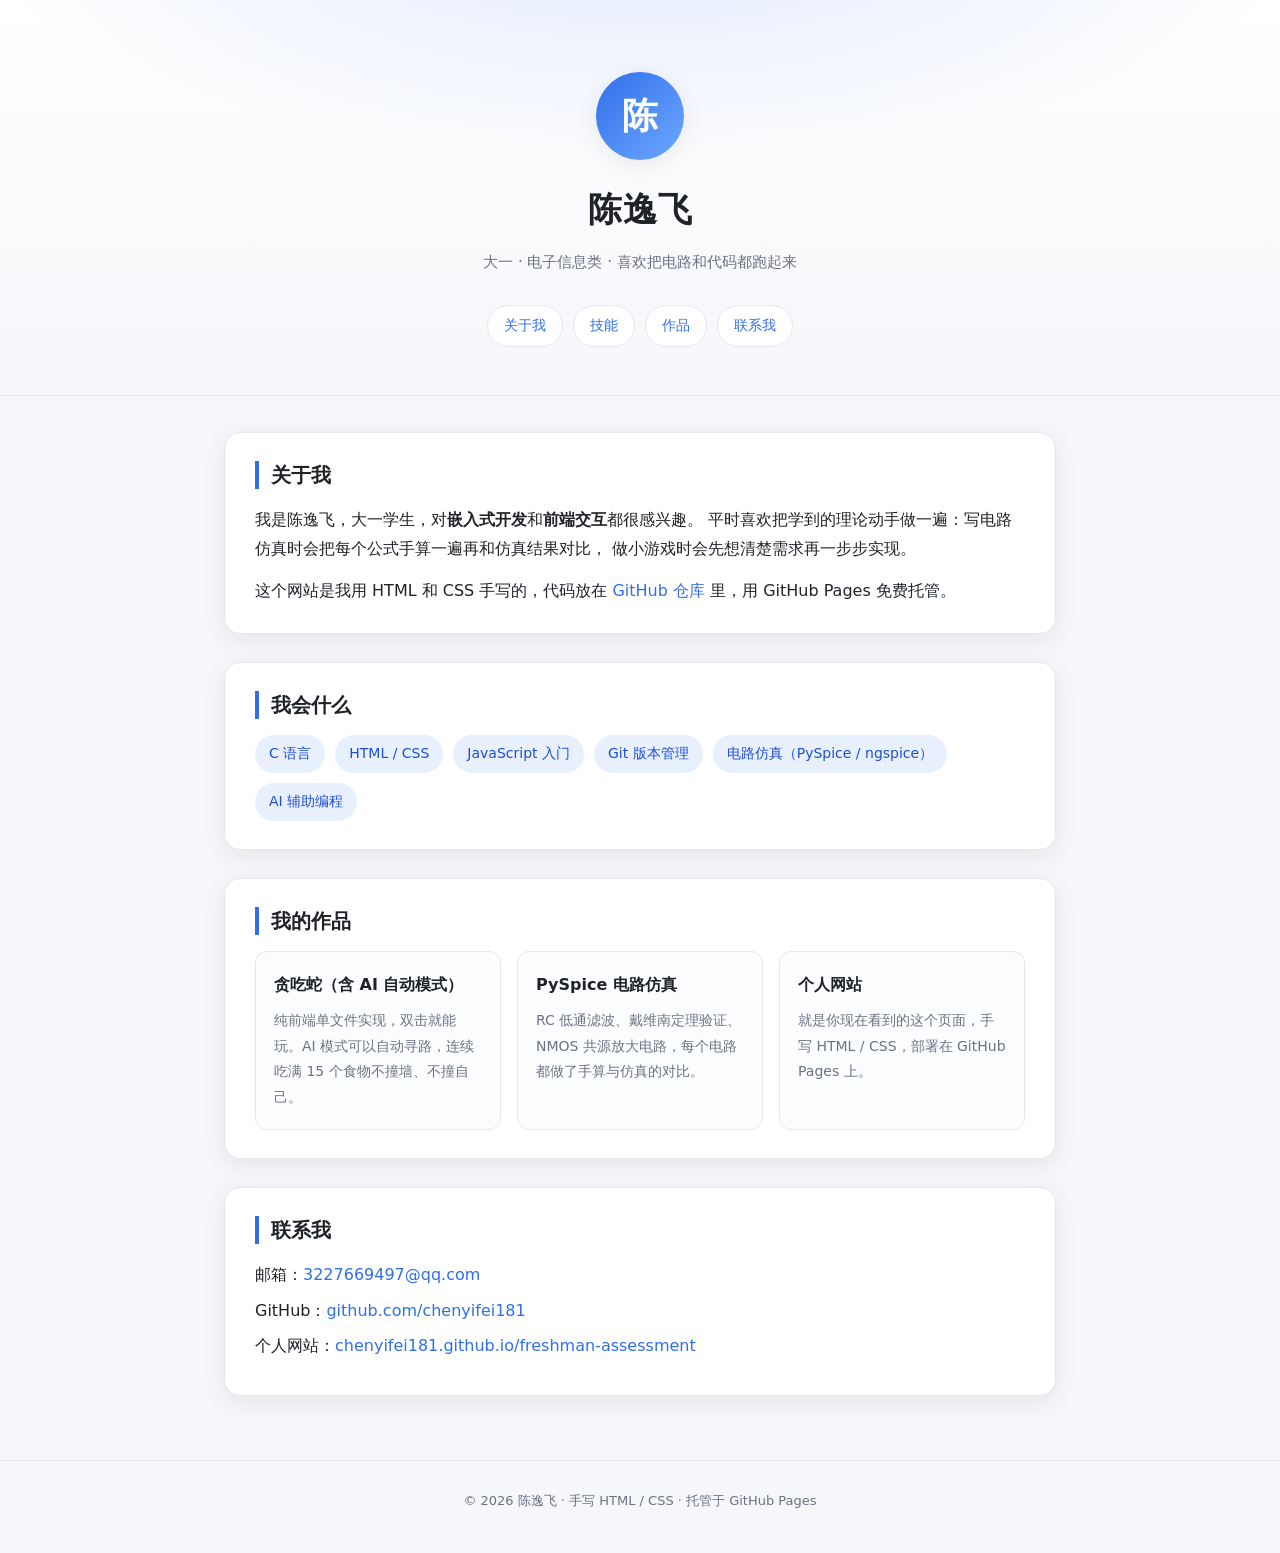
==== index.html @ 8ed653fc "feat: 添加个人网站与项目说明" ====
<!DOCTYPE html>
<html lang="zh-CN">
<head>
  <meta charset="UTF-8">
  <meta name="viewport" content="width=device-width, initial-scale=1.0">
  <title>陈逸飞 · 个人主页</title>
  <meta name="description" content="陈逸飞的个人主页：自我介绍、技能、作品与联系方式。">
  <link rel="stylesheet" href="style.css">
</head>
<body>

  <header class="hero">
    <div class="avatar">陈</div>
    <h1>陈逸飞</h1>
    <p class="tagline">大一 · 电子信息类 · 喜欢把电路和代码都跑起来</p>
    <nav class="nav">
      <a href="#about">关于我</a>
      <a href="#skills">技能</a>
      <a href="#works">作品</a>
      <a href="#contact">联系我</a>
    </nav>
  </header>

  <main>

    <section id="about" class="section">
      <h2>关于我</h2>
      <p>
        我是陈逸飞，大一学生，对<strong>嵌入式开发</strong>和<strong>前端交互</strong>都很感兴趣。
        平时喜欢把学到的理论动手做一遍：写电路仿真时会把每个公式手算一遍再和仿真结果对比，
        做小游戏时会先想清楚需求再一步步实现。
      </p>
      <p>
        这个网站是我用 HTML 和 CSS 手写的，代码放在
        <a href="https://github.com/chenyifei181/freshman-assessment" target="_blank" rel="noopener">GitHub 仓库</a>
        里，用 GitHub Pages 免费托管。
      </p>
    </section>

    <section id="skills" class="section">
      <h2>我会什么</h2>
      <ul class="chips">
        <li>C 语言</li>
        <li>HTML / CSS</li>
        <li>JavaScript 入门</li>
        <li>Git 版本管理</li>
        <li>电路仿真（PySpice / ngspice）</li>
        <li>AI 辅助编程</li>
      </ul>
    </section>

    <section id="works" class="section">
      <h2>我的作品</h2>
      <div class="cards">
        <article class="card">
          <h3>贪吃蛇（含 AI 自动模式）</h3>
          <p>纯前端单文件实现，双击就能玩。AI 模式可以自动寻路，连续吃满 15 个食物不撞墙、不撞自己。</p>
        </article>
        <article class="card">
          <h3>PySpice 电路仿真</h3>
          <p>RC 低通滤波、戴维南定理验证、NMOS 共源放大电路，每个电路都做了手算与仿真的对比。</p>
        </article>
        <article class="card">
          <h3>个人网站</h3>
          <p>就是你现在看到的这个页面，手写 HTML / CSS，部署在 GitHub Pages 上。</p>
        </article>
      </div>
    </section>

    <section id="contact" class="section">
      <h2>联系我</h2>
      <ul class="contact">
        <li>邮箱：<a href="mailto:3227669497@qq.com">3227669497@qq.com</a></li>
        <li>GitHub：<a href="https://github.com/chenyifei181" target="_blank" rel="noopener">github.com/chenyifei181</a></li>
        <li>个人网站：<a href="https://chenyifei181.github.io/freshman-assessment/" target="_blank" rel="noopener">chenyifei181.github.io/freshman-assessment</a></li>
      </ul>
    </section>

  </main>

  <footer class="footer">
    <p>© 2026 陈逸飞 · 手写 HTML / CSS · 托管于 GitHub Pages</p>
  </footer>

</body>
</html>
---- style.css ----
/* ===== 主题变量：改这里就能一键换配色 ===== */
:root {
  --bg: #f6f7fb;
  --card: #ffffff;
  --text: #1f2328;
  --muted: #6b7280;
  --accent: #2f6feb;
  --accent-soft: #e8f0fe;
  --border: #e5e7eb;
  --shadow: 0 6px 24px rgba(15, 23, 42, 0.08);
  --radius: 16px;
}

* { box-sizing: border-box; }

html { scroll-behavior: smooth; }

body {
  margin: 0;
  background: var(--bg);
  color: var(--text);
  font-family: "Microsoft YaHei", "PingFang SC", system-ui, -apple-system, sans-serif;
  line-height: 1.85;
  -webkit-font-smoothing: antialiased;
}

a { color: var(--accent); text-decoration: none; }
a:hover { text-decoration: underline; }

/* ===== 顶部区域 ===== */
.hero {
  padding: 72px 24px 48px;
  text-align: center;
  background:
    radial-gradient(1000px 400px at 50% -120px, rgba(47, 111, 235, 0.18), transparent 70%),
    linear-gradient(180deg, #ffffff, var(--bg));
  border-bottom: 1px solid var(--border);
}

.avatar {
  width: 88px;
  height: 88px;
  margin: 0 auto 18px;
  border-radius: 50%;
  display: flex;
  align-items: center;
  justify-content: center;
  font-size: 36px;
  font-weight: 700;
  color: #fff;
  background: linear-gradient(135deg, #2f6feb, #6ea8fe);
  box-shadow: var(--shadow);
}

.hero h1 {
  margin: 0 0 8px;
  font-size: 34px;
  letter-spacing: 1px;
}

.tagline {
  margin: 0 0 28px;
  color: var(--muted);
  font-size: 15px;
}

.nav {
  display: flex;
  flex-wrap: wrap;
  gap: 10px;
  justify-content: center;
}

.nav a {
  padding: 7px 16px;
  border: 1px solid var(--border);
  border-radius: 999px;
  background: #fff;
  font-size: 14px;
  transition: 0.2s;
}

.nav a:hover {
  background: var(--accent-soft);
  border-color: var(--accent);
  text-decoration: none;
}

/* ===== 内容区 ===== */
main {
  max-width: 880px;
  margin: 0 auto;
  padding: 8px 24px 64px;
}

.section {
  background: var(--card);
  border: 1px solid var(--border);
  border-radius: var(--radius);
  box-shadow: var(--shadow);
  padding: 28px 30px;
  margin-top: 28px;
}

.section h2 {
  margin: 0 0 16px;
  font-size: 20px;
  padding-left: 12px;
  border-left: 4px solid var(--accent);
  line-height: 1.4;
}

.section p { margin: 0 0 12px; }
.section p:last-child { margin-bottom: 0; }

/* ===== 技能标签 ===== */
.chips {
  list-style: none;
  padding: 0;
  margin: 0;
  display: flex;
  flex-wrap: wrap;
  gap: 10px;
}

.chips li {
  padding: 6px 14px;
  border-radius: 999px;
  background: var(--accent-soft);
  color: #1d4ed8;
  font-size: 14px;
}

/* ===== 作品卡片 ===== */
.cards {
  display: grid;
  grid-template-columns: repeat(auto-fit, minmax(220px, 1fr));
  gap: 16px;
}

.card {
  border: 1px solid var(--border);
  border-radius: 12px;
  padding: 18px;
  background: #fcfdff;
  transition: 0.2s;
}

.card:hover {
  transform: translateY(-3px);
  border-color: var(--accent);
  box-shadow: var(--shadow);
}

.card h3 {
  margin: 0 0 8px;
  font-size: 16px;
}

.card p {
  margin: 0;
  font-size: 14px;
  color: var(--muted);
}

/* ===== 联系方式 ===== */
.contact {
  list-style: none;
  padding: 0;
  margin: 0;
}

.contact li { margin-bottom: 6px; }

/* ===== 页脚 ===== */
.footer {
  text-align: center;
  padding: 28px 24px 40px;
  color: var(--muted);
  font-size: 13px;
  border-top: 1px solid var(--border);
}

.footer p { margin: 0; }

/* ===== 小屏幕适配 ===== */
@media (max-width: 600px) {
  .hero { padding: 52px 18px 36px; }
  .hero h1 { font-size: 27px; }
  .section { padding: 22px 20px; }
  main { padding: 0 16px 48px; }
}
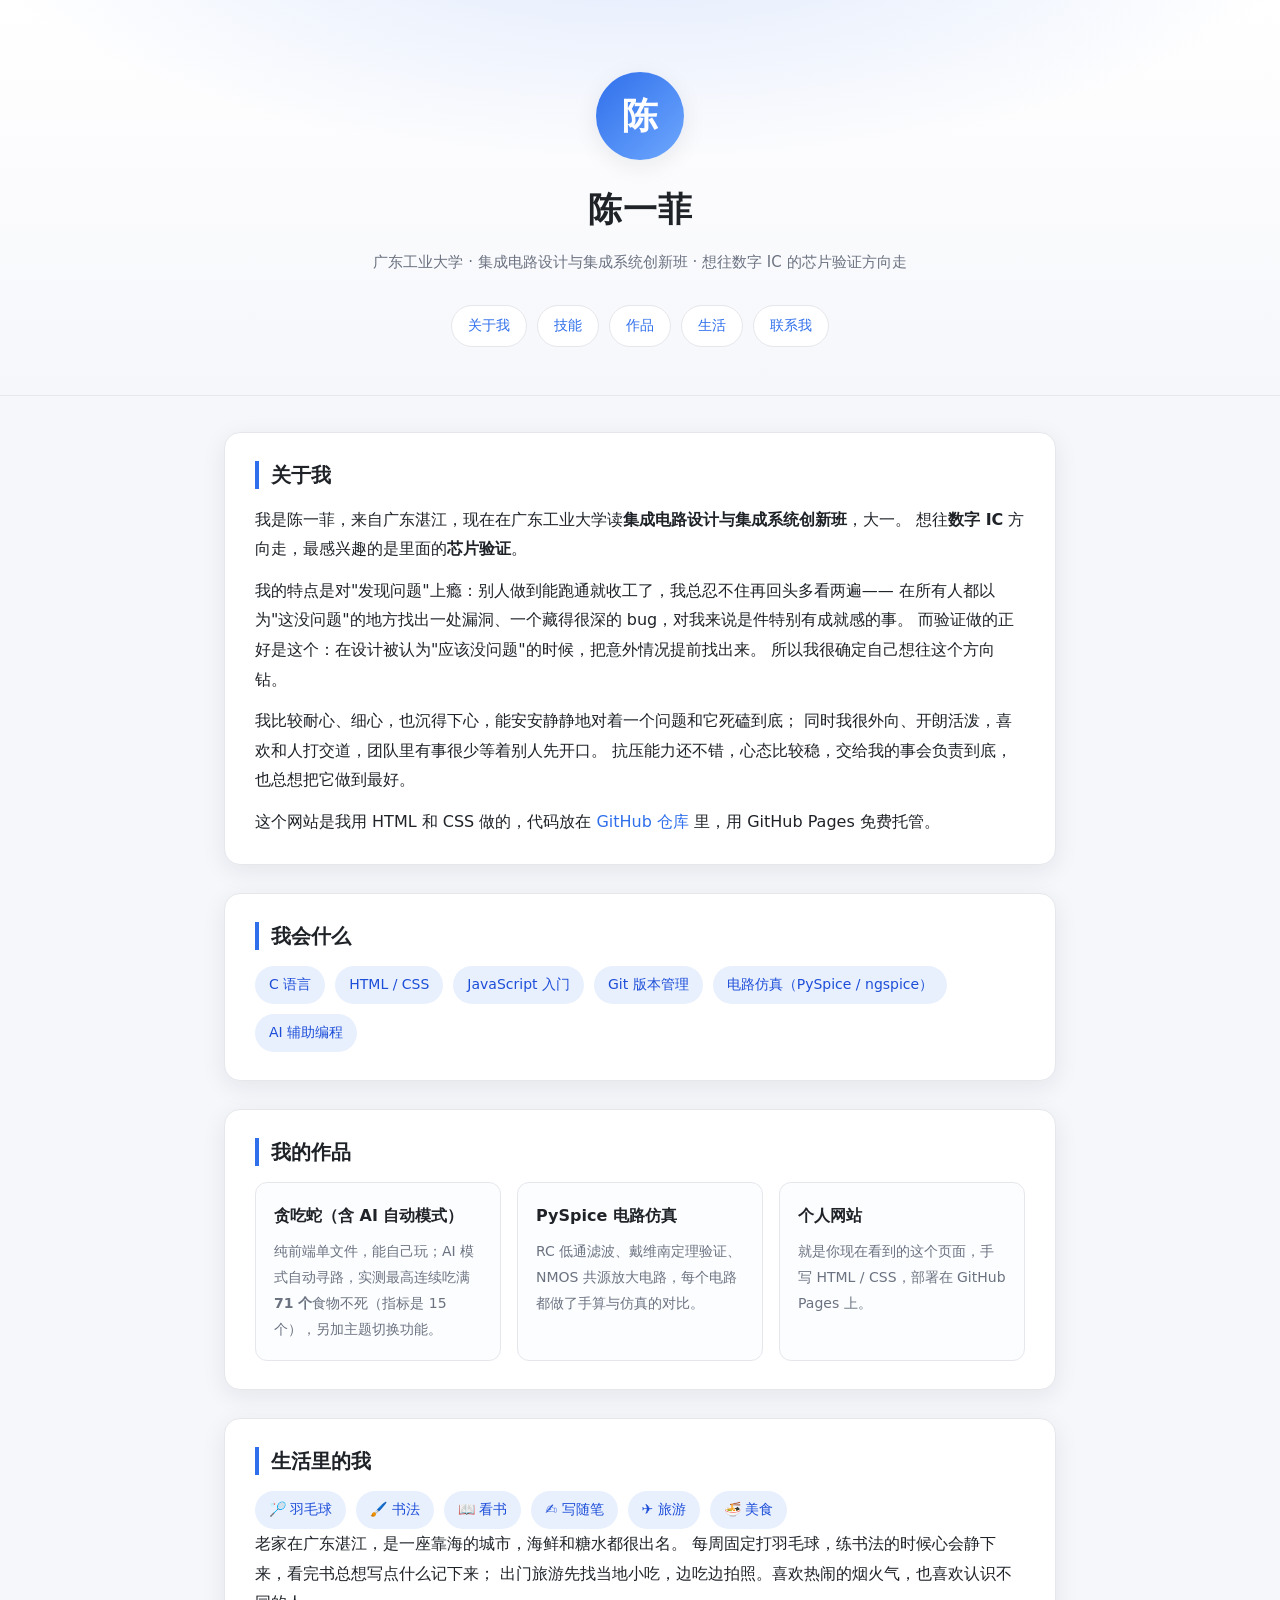
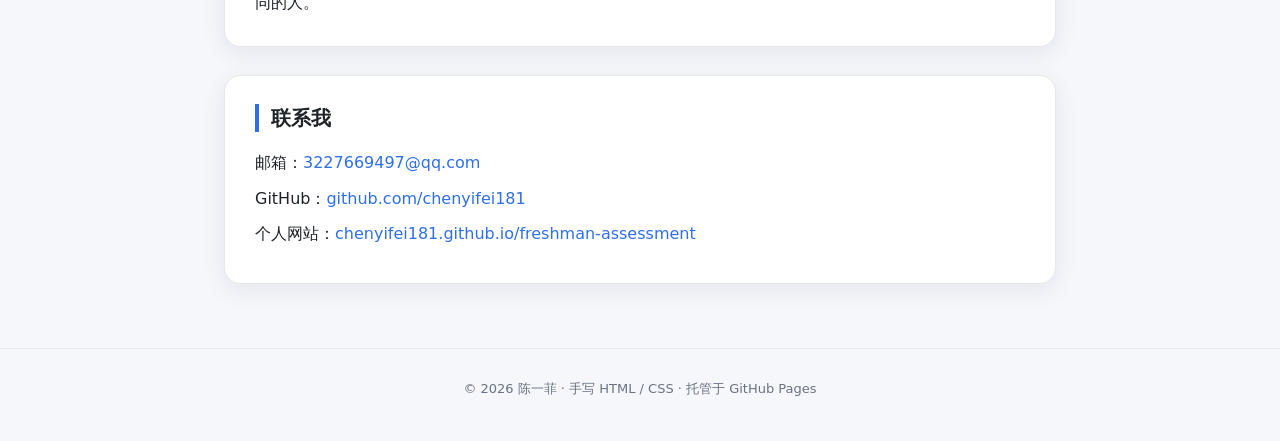
==== commit ef34c7d6: "feat: 更正姓名，补充个人简介、学校班级与获奖经历" ====
--- a/index.html
+++ b/index.html
@@ -3,20 +3,21 @@
 <head>
   <meta charset="UTF-8">
   <meta name="viewport" content="width=device-width, initial-scale=1.0">
-  <title>陈逸飞 · 个人主页</title>
-  <meta name="description" content="陈逸飞的个人主页：自我介绍、技能、作品与联系方式。">
+  <title>陈一菲 · 个人主页</title>
+  <meta name="description" content="陈一菲的个人主页：想往数字 IC 方向走，最感兴趣的是芯片验证。">
   <link rel="stylesheet" href="style.css">
 </head>
 <body>
 
   <header class="hero">
     <div class="avatar">陈</div>
-    <h1>陈逸飞</h1>
-    <p class="tagline">大一 · 电子信息类 · 喜欢把电路和代码都跑起来</p>
+    <h1>陈一菲</h1>
+    <p class="tagline">广东工业大学 · 集成电路设计与集成系统创新班 · 想往数字 IC 的芯片验证方向走</p>
     <nav class="nav">
       <a href="#about">关于我</a>
       <a href="#skills">技能</a>
       <a href="#works">作品</a>
+      <a href="#life">生活</a>
       <a href="#contact">联系我</a>
     </nav>
   </header>
@@ -26,12 +27,22 @@
     <section id="about" class="section">
       <h2>关于我</h2>
       <p>
-        我是陈逸飞，大一学生，对<strong>嵌入式开发</strong>和<strong>前端交互</strong>都很感兴趣。
-        平时喜欢把学到的理论动手做一遍：写电路仿真时会把每个公式手算一遍再和仿真结果对比，
-        做小游戏时会先想清楚需求再一步步实现。
+        我是陈一菲，来自广东湛江，现在在广东工业大学读<strong>集成电路设计与集成系统创新班</strong>，大一。
+        想往<strong>数字 IC</strong> 方向走，最感兴趣的是里面的<strong>芯片验证</strong>。
       </p>
       <p>
-        这个网站是我用 HTML 和 CSS 手写的，代码放在
+        我的特点是对"发现问题"上瘾：别人做到能跑通就收工了，我总忍不住再回头多看两遍——
+        在所有人都以为"这没问题"的地方找出一处漏洞、一个藏得很深的 bug，对我来说是件特别有成就感的事。
+        而验证做的正好是这个：在设计被认为"应该没问题"的时候，把意外情况提前找出来。
+        所以我很确定自己想往这个方向钻。
+      </p>
+      <p>
+        我比较耐心、细心，也沉得下心，能安安静静地对着一个问题和它死磕到底；
+        同时我很外向、开朗活泼，喜欢和人打交道，团队里有事很少等着别人先开口。
+        抗压能力还不错，心态比较稳，交给我的事会负责到底，也总想把它做到最好。
+      </p>
+      <p>
+        这个网站是我用 HTML 和 CSS 做的，代码放在
         <a href="https://github.com/chenyifei181/freshman-assessment" target="_blank" rel="noopener">GitHub 仓库</a>
         里，用 GitHub Pages 免费托管。
       </p>
@@ -54,7 +65,7 @@
       <div class="cards">
         <article class="card">
           <h3>贪吃蛇（含 AI 自动模式）</h3>
-          <p>纯前端单文件实现，双击就能玩。AI 模式可以自动寻路，连续吃满 15 个食物不撞墙、不撞自己。</p>
+          <p>纯前端单文件，能自己玩；AI 模式自动寻路，实测最高连续吃满 <strong>71 个</strong>食物不死（指标是 15 个），另加主题切换功能。</p>
         </article>
         <article class="card">
           <h3>PySpice 电路仿真</h3>
@@ -65,6 +76,23 @@
           <p>就是你现在看到的这个页面，手写 HTML / CSS，部署在 GitHub Pages 上。</p>
         </article>
       </div>
+    </section>
+
+    <section id="life" class="section">
+      <h2>生活里的我</h2>
+      <ul class="chips">
+        <li>🏸 羽毛球</li>
+        <li>🖌️ 书法</li>
+        <li>📖 看书</li>
+        <li>✍️ 写随笔</li>
+        <li>✈️ 旅游</li>
+        <li>🍜 美食</li>
+      </ul>
+      <p>
+        老家在广东湛江，是一座靠海的城市，海鲜和糖水都很出名。
+        每周固定打羽毛球，练书法的时候心会静下来，看完书总想写点什么记下来；
+        出门旅游先找当地小吃，边吃边拍照。喜欢热闹的烟火气，也喜欢认识不同的人。
+      </p>
     </section>
 
     <section id="contact" class="section">
@@ -79,7 +107,7 @@
   </main>
 
   <footer class="footer">
-    <p>© 2026 陈逸飞 · 手写 HTML / CSS · 托管于 GitHub Pages</p>
+    <p>© 2026 陈一菲 · 手写 HTML / CSS · 托管于 GitHub Pages</p>
   </footer>
 
 </body>
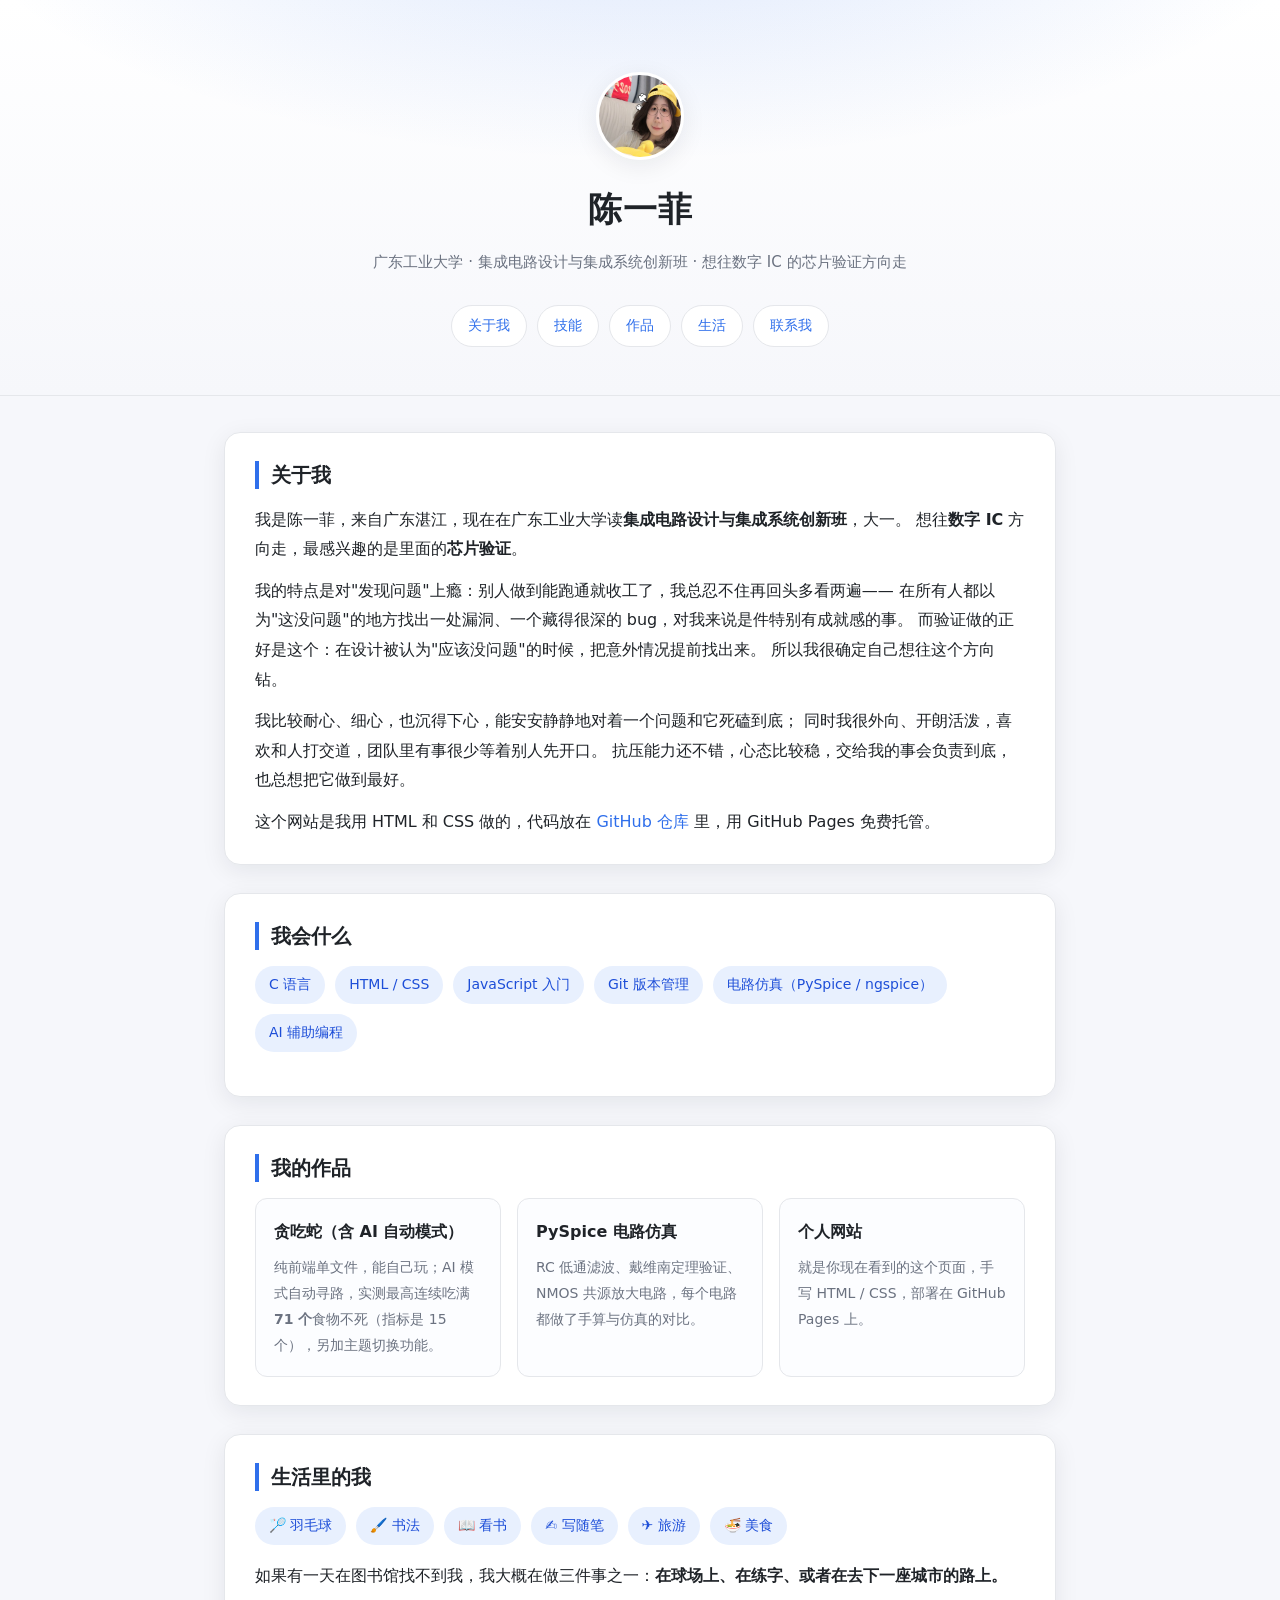
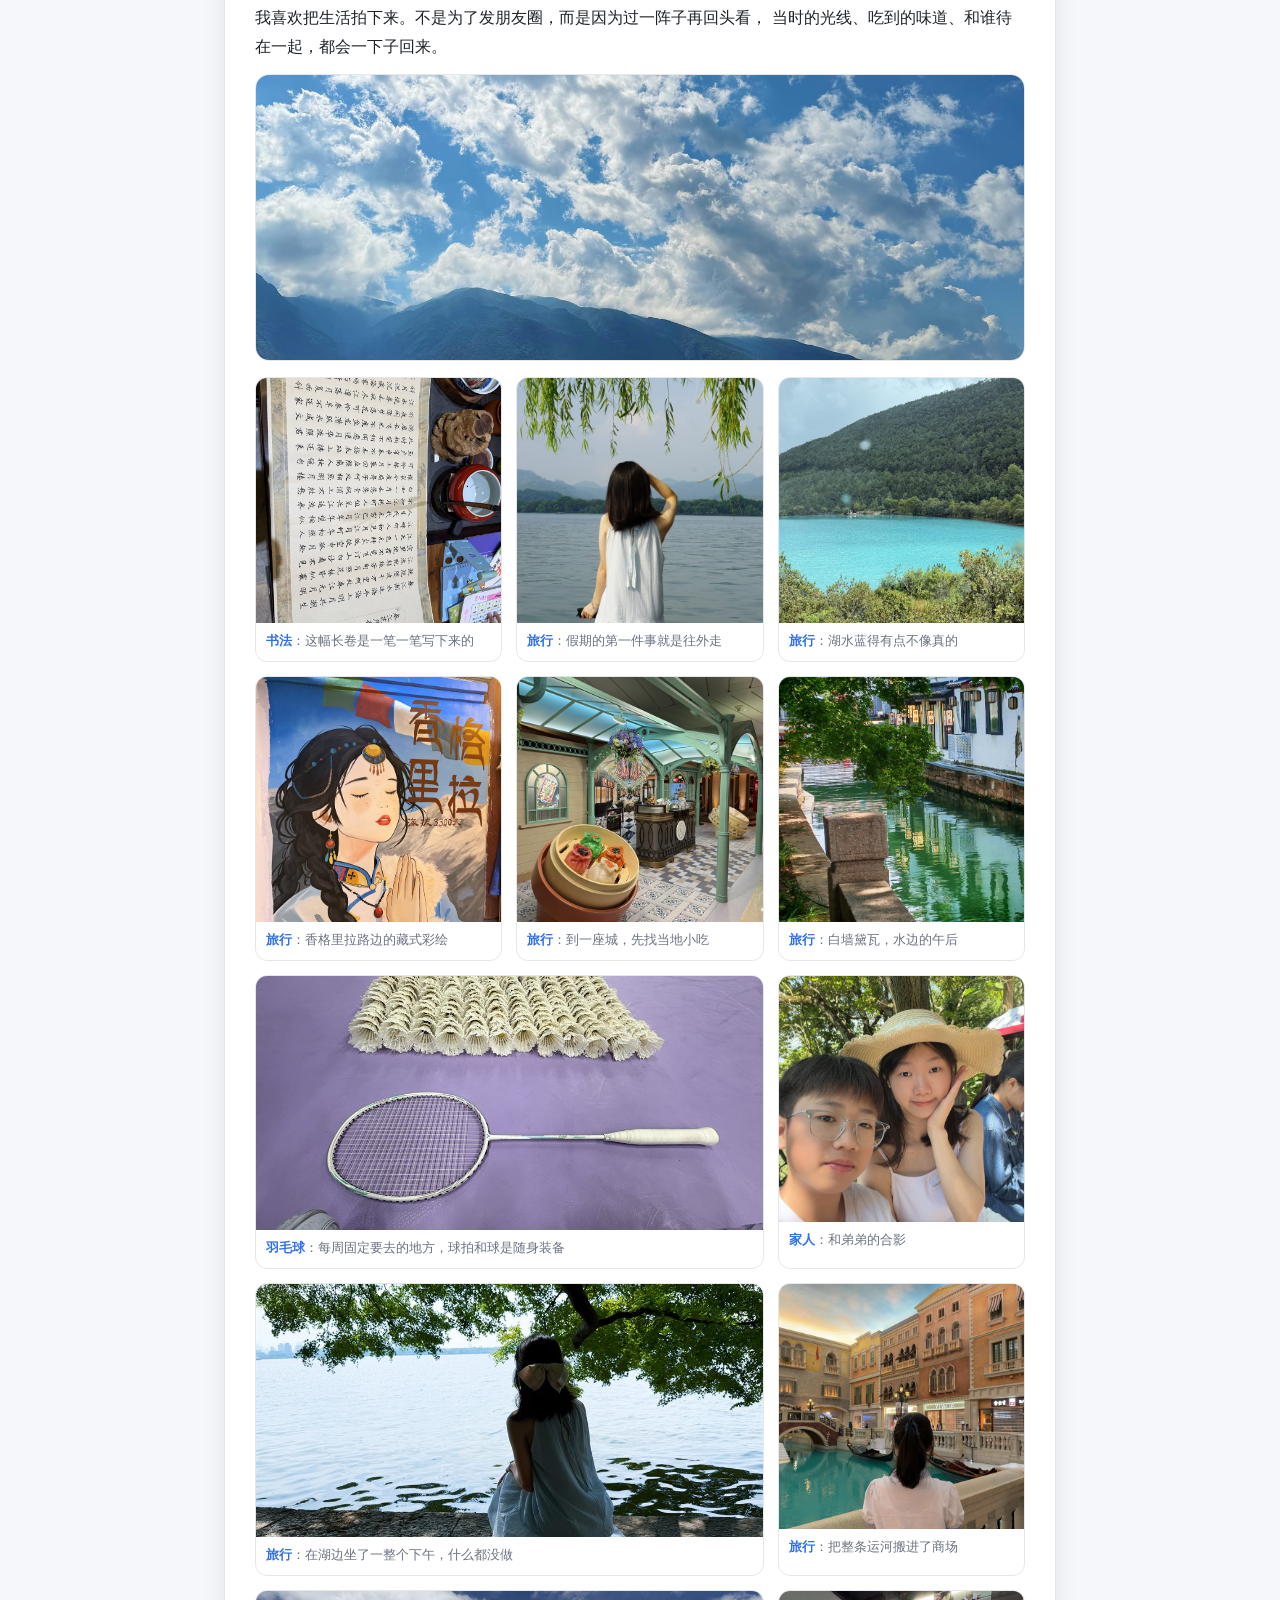
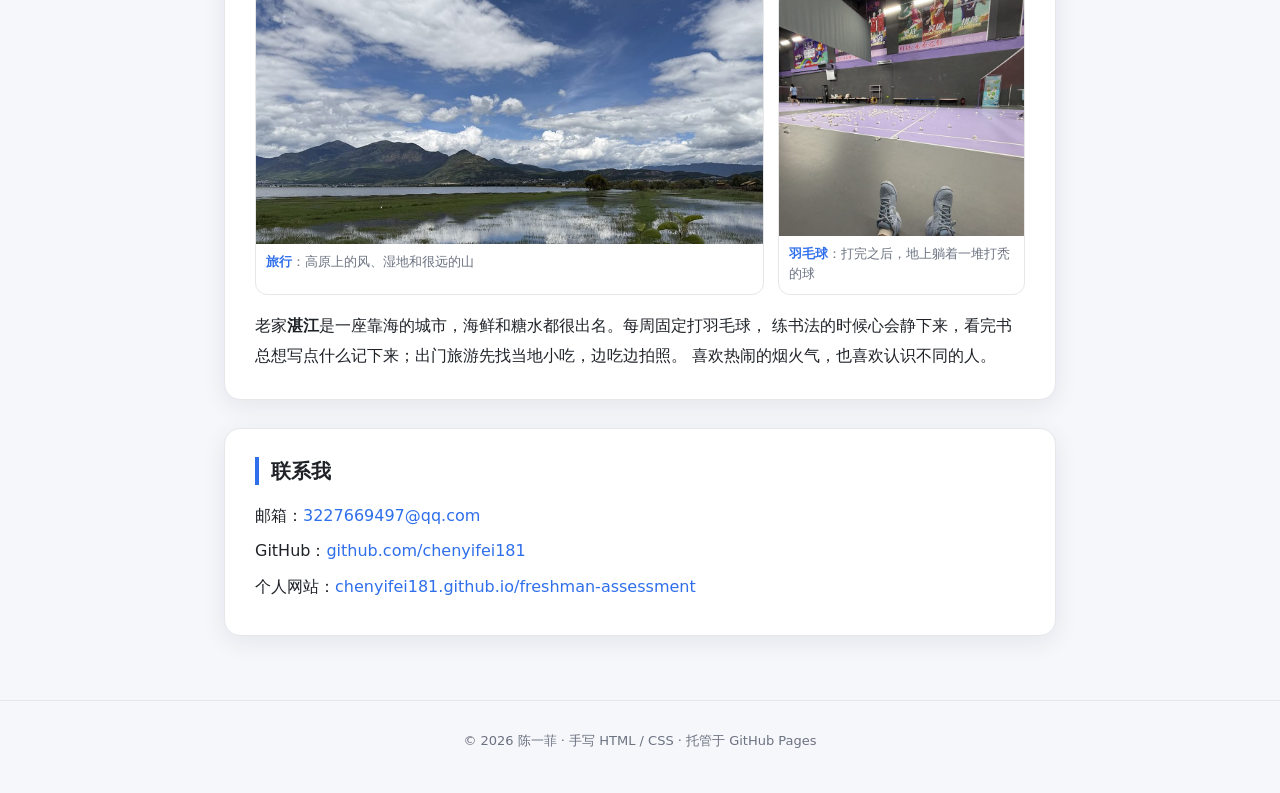
==== commit e9d30b69: "feat: 个人简介加入生活碎片照片墙（旅行 / 羽毛球 / 书法 / 美食）" ====
--- a/index.html
+++ b/index.html
@@ -10,7 +10,7 @@
 <body>
 
   <header class="hero">
-    <div class="avatar">陈</div>
+    <img class="avatar" src="images/life/life-avatar.jpg" alt="陈一菲">
     <h1>陈一菲</h1>
     <p class="tagline">广东工业大学 · 集成电路设计与集成系统创新班 · 想往数字 IC 的芯片验证方向走</p>
     <nav class="nav">
@@ -89,9 +89,70 @@
         <li>🍜 美食</li>
       </ul>
       <p>
-        老家在广东湛江，是一座靠海的城市，海鲜和糖水都很出名。
-        每周固定打羽毛球，练书法的时候心会静下来，看完书总想写点什么记下来；
-        出门旅游先找当地小吃，边吃边拍照。喜欢热闹的烟火气，也喜欢认识不同的人。
+        如果有一天在图书馆找不到我，我大概在做三件事之一：<strong>在球场上、在练字、或者在去下一座城市的路上。</strong>
+      </p>
+      <p>
+        我喜欢把生活拍下来。不是为了发朋友圈，而是因为过一阵子再回头看，
+        当时的光线、吃到的味道、和谁待在一起，都会一下子回来。
+      </p>
+
+      <img class="banner" src="images/life/life-sky-banner.jpg" alt="旅途中拍到的天空与山脉">
+
+      <div class="gallery">
+        <figure>
+          <img src="images/life/life-calligraphy.jpg" alt="手写的书法长卷">
+          <figcaption><b>书法</b>：这幅长卷是一笔一笔写下来的</figcaption>
+        </figure>
+        <figure>
+          <img src="images/life/life-lake-dress.jpg" alt="湖边的背影">
+          <figcaption><b>旅行</b>：假期的第一件事就是往外走</figcaption>
+        </figure>
+        <figure>
+          <img src="images/life/life-blue-lake.jpg" alt="蓝色的湖水">
+          <figcaption><b>旅行</b>：湖水蓝得有点不像真的</figcaption>
+        </figure>
+        <figure>
+          <img src="images/life/life-shangrila-mural.jpg" alt="藏式彩绘墙">
+          <figcaption><b>旅行</b>：香格里拉路边的藏式彩绘</figcaption>
+        </figure>
+        <figure>
+          <img src="images/life/life-macau-street.jpg" alt="澳门街景与蛋挞">
+          <figcaption><b>旅行</b>：到一座城，先找当地小吃</figcaption>
+        </figure>
+        <figure>
+          <img src="images/life/life-watertown.jpg" alt="江南水乡">
+          <figcaption><b>旅行</b>：白墙黛瓦，水边的午后</figcaption>
+        </figure>
+        <figure class="wide">
+          <img src="images/life/life-badminton.jpg" alt="羽毛球拍与羽毛球">
+          <figcaption><b>羽毛球</b>：每周固定要去的地方，球拍和球是随身装备</figcaption>
+        </figure>
+        <figure>
+          <img src="images/life/life-with-brother.jpg" alt="和弟弟的合影">
+          <figcaption><b>家人</b>：和弟弟的合影</figcaption>
+        </figure>
+        <figure class="wide">
+          <img src="images/life/life-lake-bench.jpg" alt="湖边长椅上坐着的人">
+          <figcaption><b>旅行</b>：在湖边坐了一整个下午，什么都没做</figcaption>
+        </figure>
+        <figure>
+          <img src="images/life/life-macau-canal.jpg" alt="商场里的运河">
+          <figcaption><b>旅行</b>：把整条运河搬进了商场</figcaption>
+        </figure>
+        <figure class="wide">
+          <img src="images/life/life-wetland.jpg" alt="草原与湿地">
+          <figcaption><b>旅行</b>：高原上的风、湿地和很远的山</figcaption>
+        </figure>
+        <figure>
+          <img src="images/life/life-badminton-court.jpg" alt="羽毛球馆">
+          <figcaption><b>羽毛球</b>：打完之后，地上躺着一堆打秃的球</figcaption>
+        </figure>
+      </div>
+
+      <p>
+        老家<strong>湛江</strong>是一座靠海的城市，海鲜和糖水都很出名。每周固定打羽毛球，
+        练书法的时候心会静下来，看完书总想写点什么记下来；出门旅游先找当地小吃，边吃边拍照。
+        喜欢热闹的烟火气，也喜欢认识不同的人。
       </p>
     </section>
 
--- a/style.css
+++ b/style.css
@@ -52,6 +52,13 @@
   box-shadow: var(--shadow);
 }
 
+/* 头像改成照片时用这条 */
+img.avatar {
+  display: block;
+  object-fit: cover;
+  border: 3px solid #fff;
+}
+
 .hero h1 {
   margin: 0 0 8px;
   font-size: 34px;
@@ -117,7 +124,7 @@
 .chips {
   list-style: none;
   padding: 0;
-  margin: 0;
+  margin: 0 0 16px;
   display: flex;
   flex-wrap: wrap;
   gap: 10px;
@@ -163,6 +170,58 @@
   color: var(--muted);
 }
 
+/* ===== 生活照片墙 ===== */
+.banner {
+  display: block;
+  width: 100%;
+  height: auto;
+  margin: 4px 0 16px;
+  border-radius: 14px;
+  border: 1px solid var(--border);
+}
+
+.gallery {
+  display: grid;
+  grid-template-columns: repeat(auto-fit, minmax(230px, 1fr));
+  gap: 14px;
+  margin: 0 0 16px;
+  grid-auto-flow: dense;
+}
+
+.gallery figure {
+  margin: 0;
+  border: 1px solid var(--border);
+  border-radius: 12px;
+  overflow: hidden;
+  background: #fff;
+  transition: 0.2s;
+}
+
+.gallery figure:hover {
+  border-color: var(--accent);
+  box-shadow: var(--shadow);
+}
+
+.gallery img {
+  display: block;
+  width: 100%;
+  aspect-ratio: 1 / 1;
+  object-fit: cover;
+  background: #eef1f8;
+}
+
+.gallery figure.wide { grid-column: span 2; }
+.gallery figure.wide img { aspect-ratio: 2 / 1; }
+
+.gallery figcaption {
+  padding: 8px 10px 10px;
+  font-size: 12.5px;
+  line-height: 1.6;
+  color: var(--muted);
+}
+
+.gallery figcaption b { color: var(--accent); font-weight: 600; }
+
 /* ===== 联系方式 ===== */
 .contact {
   list-style: none;
@@ -189,4 +248,5 @@
   .hero h1 { font-size: 27px; }
   .section { padding: 22px 20px; }
   main { padding: 0 16px 48px; }
-}
+  .gallery { grid-template-columns: repeat(2, 1fr); gap: 10px; }
+}
